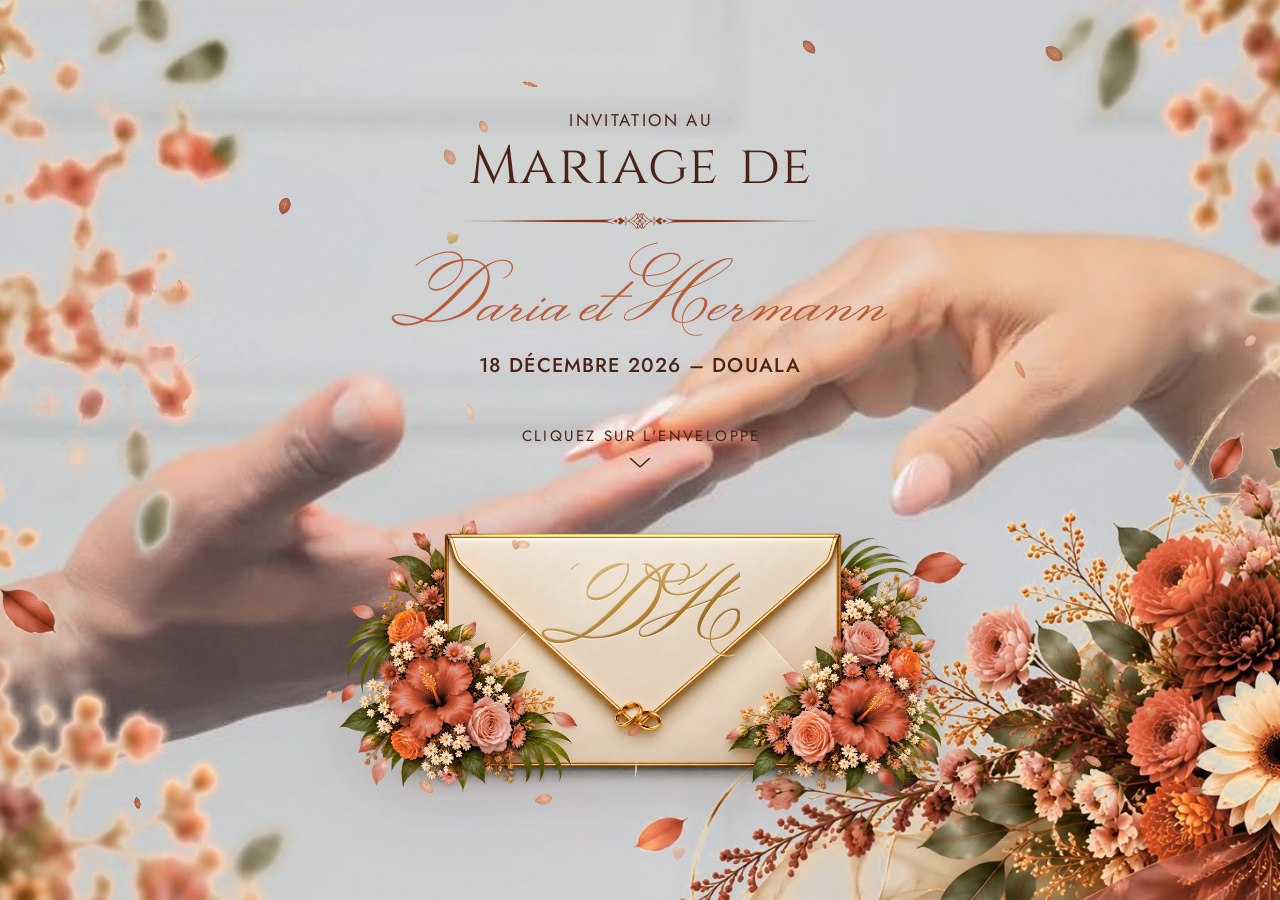
==== index.html @ 4e348977 "Intro : fleurs du fond replacees au-dessus des mains, bien visibles Co-Authored-By: Claude Opus 5.5 " ====
<!DOCTYPE html>
<html lang="fr">
<head>
<meta charset="UTF-8">
<meta name="viewport" content="width=device-width, initial-scale=1.0">
<title>Daria &amp; Hermann — Invitation · 18 décembre 2026</title>
<meta name="description" content="Daria &amp; Hermann vous invitent à célébrer leur mariage le vendredi 18 décembre 2026 : mairie à 15h00, puis Table des Élites, Akwa — Douala.">
<meta name="theme-color" content="#f6ede3">
<meta property="og:type" content="website">
<meta property="og:title" content="Daria &amp; Hermann — Nous nous marions">
<meta property="og:description" content="Vendredi 18 décembre 2026 · Mairie 15h00 · Table des Élites 17h30, Akwa — Douala. Réservez votre place.">
<meta property="og:image" content="photo-couple.jpg">
<meta property="og:locale" content="fr_CM">
<meta name="twitter:card" content="summary_large_image">
<meta name="twitter:title" content="Daria &amp; Hermann — Nous nous marions">
<meta name="twitter:description" content="Vendredi 18 décembre 2026 · Mairie 15h00 · Table des Élites 17h30, Akwa — Douala.">
<meta name="twitter:image" content="photo-couple.jpg">
<link rel="icon" href="favicon.svg" type="image/svg+xml">
<link rel="preconnect" href="https://fonts.googleapis.com">
<link rel="preconnect" href="https://fonts.gstatic.com" crossorigin>
<link href="https://fonts.googleapis.com/css2?family=Cinzel:wght@400;500;600&family=Monsieur+La+Doulaise&family=Great+Vibes&family=Pinyon+Script&family=Cormorant+Garamond:ital,wght@0,400;0,500;1,400&family=Jost:wght@300;400;500;600&display=swap" rel="stylesheet">
<link rel="stylesheet" href="styles.css?v=20261106b">
<style>
  /* Règles propres à la page d'intro (le commun est dans styles.css).
     Mise en page reprise du modèle « Invitation au mariage de » :
     fond fleuri, titre, prénoms en script, date, enveloppe fleurie. */

  .intro {
    position: fixed; inset: 0; z-index: 50;
    display: flex; flex-direction: column; align-items: center; justify-content: center;
    gap: clamp(14px, 3.4vh, 34px);
    padding: clamp(28px, 6vh, 64px) 0 clamp(18px, 4vh, 40px);
    /* les fleurs détourées par-dessus les mains des mariés (opacité 80 %), sur le fond fleuri */
    background: url("assets/invitation/fond-fleurs.webp") center / cover no-repeat,
                url("assets/invitation/fond-mains.webp") center / cover no-repeat,
                #fdfaf6 url("assets/invitation/fond-fleuri.jpg") center / cover no-repeat;
    overflow: hidden;
    transition: opacity .55s ease;
  }
  .intro.fade { opacity: 0; }

  /* ---------- en-tête : titre, filet, prénoms, date ---------- */
  .intro-head {
    text-align: center; padding: 0 16px; width: 100%;
    transition: opacity .5s ease, transform .6s ease;
  }
  .intro.open .intro-head { opacity: 0; transform: translateY(-18px); pointer-events: none; }
  .ih-kicker {
    font-family: 'Jost', sans-serif; font-weight: 400;
    font-size: clamp(13px, 3.4vw, 17px); letter-spacing: .14em; text-transform: uppercase;
    color: var(--ink); padding-left: .14em;
  }
  .ih-title {
    font-family: 'Cinzel', serif; font-weight: 400;
    font-size: clamp(34px, 9.4vw, 54px); line-height: 1.05; letter-spacing: .02em;
    color: var(--ink); margin-top: .12em; word-spacing: .12em;
  }
  .ih-filet { display: block; width: min(66vw, 360px); height: auto; margin: clamp(10px, 2vh, 18px) auto 0; }
  .ih-names {
    font-family: 'Monsieur La Doulaise','Great Vibes', cursive; font-weight: 400;
    font-size: clamp(42px, 12.4vw, 76px); line-height: 1.12; letter-spacing: 0;
    color: var(--terra); margin-top: clamp(14px, 3vh, 30px);
  }
  .ih-names .fn { white-space: nowrap; }
  .ih-date {
    font-family: 'Jost', sans-serif; font-weight: 500;
    font-size: clamp(14px, 4vw, 20px); letter-spacing: .06em; text-transform: uppercase;
    color: var(--ink); margin-top: .5em;
  }
  .ih-hint {
    margin-top: clamp(22px, 5vh, 52px);
    font-family: 'Jost', sans-serif; font-weight: 400;
    font-size: clamp(12px, 3.3vw, 15px); letter-spacing: .16em; text-transform: uppercase;
    color: var(--ink); padding-left: .16em;
  }
  .ih-chev { display: block; width: 22px; height: 12px; margin: 10px auto 0; animation: bob 2.2s ease-in-out infinite; }
  @keyframes bob { 50% { transform: translateY(6px); } }

  /* ---------- enveloppe fleurie (image) + monogramme ---------- */
  .env-scene {
    position: relative; flex: none;
    width: min(100vw, 620px); aspect-ratio: 2 / 1;
    margin: 0; padding: 0; border: 0; background: none; cursor: pointer;
    container-type: inline-size; z-index: 4;
    transition: transform .3s ease;
    -webkit-tap-highlight-color: transparent;
  }
  .env-scene:hover { transform: translateY(-4px); }
  .env-scene:focus-visible { outline: 2px solid var(--terra); outline-offset: 4px; border-radius: 6px; }
  .env-scene img { display: block; width: 100%; height: 100%; object-fit: contain;
    filter: drop-shadow(0 18px 34px rgba(74,36,22,.18)); }
  /* monogramme D·H gravé à l'or, à la place du GA du modèle */
  .env-mono {
    position: absolute; left: 50.2%; top: 35.5%; transform: translate(-50%, -50%);
    font-family: 'Monsieur La Doulaise', 'Great Vibes', cursive; font-weight: 400;
    font-size: 15cqw; line-height: 1; white-space: nowrap; letter-spacing: -.04em;
    background: linear-gradient(160deg, #e9c98a 0%, #c39445 38%, #9a6a1c 70%, #c99a4c 100%);
    -webkit-background-clip: text; background-clip: text; color: transparent;
    filter: drop-shadow(0 1px 0 rgba(255,250,240,.7)) drop-shadow(0 -1px 0 rgba(120,80,20,.25));
    pointer-events: none;
  }
  .env-mono span { margin-left: -.08em; }

  .env-scene.opening { animation: env-pop .5s ease; }
  @keyframes env-pop { 40% { transform: scale(1.04); } }
  .env-scene.away {
    transform: translateY(110vh) rotate(-5deg); opacity: .3;
    transition: transform .95s cubic-bezier(.55,0,.7,.45) .5s, opacity .65s ease .6s;
  }
  .env-scene.bye { display: none; }

  /* ---------- photo révélée après l'ouverture ---------- */
  .photo-stage {
    position: absolute; left: 50%; top: 50%;
    transform: translate(-50%, -50%);
    width: min(78vw, 340px); aspect-ratio: 3 / 4;
    z-index: 1;
  }
  .photo-card {
    position: absolute; inset: 0;
    border-radius: 14px; overflow: hidden;
    background: linear-gradient(160deg, #fdf8f2, #ecd9c0);
    border: 1px solid rgba(184,92,56,.25);
    box-shadow: 0 26px 60px rgba(74,36,22,.28), inset 0 0 0 5px rgba(201,165,94,.22);
    opacity: 0; transform: translateY(26px) scale(.94);
    transition: opacity .8s ease 1s, transform 1s cubic-bezier(.2,.85,.3,1.05) 1s;
  }
  .photo-card.show { opacity: 1; transform: translateY(0) scale(1); }
  .photo-card img { position: absolute; inset: 0; width: 100%; height: 100%; object-fit: cover; object-position: 50% 30%; display: block; }
  .photo-card img.hidden { display: none; }
  .ph-mono {
    display: none; position: absolute; inset: 0;
    align-items: center; justify-content: center; flex-direction: column; gap: 4px;
    font-family: 'Monsieur La Doulaise','Great Vibes', cursive; font-size: clamp(40px, 12.6vw, 58px); font-weight: 400;
    letter-spacing: 0; color: var(--deep);
    background: linear-gradient(160deg, #f6ede3, #ecd9c0);
  }
  .ph-mono span { font-family: 'Monsieur La Doulaise','Great Vibes', cursive; font-size: .78em; color: var(--gold-deep); white-space: nowrap; }
  .ph-mono .line { display: block; text-align: center; }
  .ph-mono .fn { white-space: nowrap; }
  .photo-card.nophoto .ph-mono { display: flex; }
  .photo-card::after {
    content: ""; position: absolute; inset: 10px;
    border: 1px solid rgba(255,251,244,.6); border-radius: 9px;
    pointer-events: none; z-index: 2;
  }

  /* CTA sur la photo : capitales espacées (le script est réservé aux prénoms) */
  .open-cta {
    position: absolute; left: 50%; bottom: 20px;
    transform: translateX(-50%) translateY(12px);
    opacity: 0; z-index: 3;
    display: inline-block; text-decoration: none; cursor: pointer;
    font-family: 'Cormorant Garamond', serif;
    font-size: 17px; font-weight: 500; line-height: 1; letter-spacing: .22em; text-transform: uppercase;
    color: #fff8f0; text-align: center; white-space: nowrap;
    padding: 13px 30px;
    background: linear-gradient(100deg, rgba(138,52,22,.9), rgba(184,92,56,.85) 50%, rgba(138,52,22,.9));
    border-radius: 2px;
    border: 1px solid rgba(232,181,154,.7);
    box-shadow: 0 8px 26px rgba(74,36,22,.4);
    text-shadow: 0 2px 8px rgba(74,36,22,.4);
    backdrop-filter: blur(3px);
    transition: opacity .6s ease 1.7s, transform .6s ease 1.7s, box-shadow .25s ease, background .25s ease;
  }
  .photo-card.show .open-cta { opacity: 1; transform: translateX(-50%) translateY(0); }
  .open-cta:hover { box-shadow: 0 10px 30px rgba(74,36,22,.5); background: linear-gradient(100deg, rgba(184,92,56,.95), rgba(201,123,78,.9) 50%, rgba(184,92,56,.95)); }

  /* écrans bas (paysage mobile) : on resserre */
  @media (max-height: 640px) {
    .ih-hint { margin-top: 12px; }
    .env-scene { width: min(100vw, 460px); }
  }
  @media (prefers-reduced-motion: reduce) {
    .env-scene, .photo-card, .open-cta, .intro-head { transition-duration: .01s !important; transition-delay: 0s !important; }
    .ih-chev { animation: none; }
  }
</style>
</head>
<body>
  <!-- ===== SPRITE SVG — ornement seul (sans fleurs) =====
       Feuillage, medaillon ovale et anneaux entrelaces.
       Regenere par tools/floral-sprite.py — ne pas editer a la main. -->
  <svg class="sprite" aria-hidden="true" focusable="false">

    <defs>
      <!-- camélia : ivoire éclairé en haut, ombre chaude en base -->
      <linearGradient id="p-out" x1=".28" y1="0" x2=".72" y2="1">
        <stop offset="0" stop-color="#ffffff"/><stop offset=".5" stop-color="#f7f3ea"/><stop offset="1" stop-color="#cbc4b1"/>
      </linearGradient>
      <linearGradient id="p-mid" x1=".3" y1="0" x2=".7" y2="1">
        <stop offset="0" stop-color="#ffffff"/><stop offset=".55" stop-color="#f2eee2"/><stop offset="1" stop-color="#d3ccb9"/>
      </linearGradient>
      <linearGradient id="p-in" x1=".34" y1="0" x2=".66" y2="1">
        <stop offset="0" stop-color="#ffffff"/><stop offset="1" stop-color="#e9e3d4"/>
      </linearGradient>
      <radialGradient id="p-coeur" cx=".4" cy=".34" r=".72">
        <stop offset="0" stop-color="#f4e4b4"/><stop offset=".5" stop-color="#cda75a"/><stop offset="1" stop-color="#8c6a26"/>
      </radialGradient>
      <radialGradient id="p-ombre" cx=".5" cy=".5" r=".5">
        <stop offset="0" stop-color="#8a8271" stop-opacity=".5"/><stop offset="1" stop-color="#8a8271" stop-opacity="0"/>
      </radialGradient>
      <!-- feuillage émeraude, nervures éclairées -->
      <linearGradient id="p-leaf" x1=".18" y1="0" x2=".82" y2="1">
        <stop offset="0" stop-color="#4d9175"/><stop offset=".45" stop-color="#1f5544"/><stop offset="1" stop-color="#0b2b21"/>
      </linearGradient>
      <linearGradient id="g-gold" x1="0" y1="0" x2="1" y2="1">
        <stop offset="0" stop-color="#f4e4b4"/><stop offset=".45" stop-color="#cda75a"/><stop offset="1" stop-color="#8c6a26"/>
      </linearGradient>
      <linearGradient id="g-fern" x1=".1" y1="1" x2=".9" y2="0">
        <stop offset="0" stop-color="#96794a"/><stop offset=".5" stop-color="#bda172"/><stop offset="1" stop-color="#e6d5ae"/>
      </linearGradient>
      <radialGradient id="g-perle" cx=".34" cy=".3" r=".78">
        <stop offset="0" stop-color="#ffffff"/><stop offset=".45" stop-color="#f2ede2"/><stop offset="1" stop-color="#c3bba8"/>
      </radialGradient>
    </defs>

    <!-- Perle crème, lumière en haut à gauche -->
    <symbol id="fl-perle" viewBox="0 0 24 24">
      <circle cx="12" cy="12" r="10" fill="url(#g-perle)"/>
      <circle cx="12" cy="12" r="10" fill="none" stroke="#b9b2a1" stroke-width=".7" stroke-opacity=".5"/>
      <ellipse cx="8.6" cy="8.2" rx="3.4" ry="2.6" fill="#ffffff" opacity=".85" transform="rotate(-28 8.6 8.2)"/>
    </symbol>

    <!-- Feuille émeraude, vernie, nervure centrale marquée.
         Limbe étroit et pointu, comme les feuilles de la carte. -->
    <symbol id="fl-feuille" viewBox="0 0 32 32">
      <path d="M17 30.5 C 11 24 5 13 3 1.5 C 12 5 20.5 12.5 25 22 C 24.5 25.5 21.5 28.5 17 30.5 Z" fill="url(#p-leaf)"/>
      <path d="M17 30.5 C 13.5 21 9 11 4 3 C 11 6 17.5 12.5 22 21 C 21.5 24 19 27 17 30.5 Z" fill="#ffffff" opacity=".07"/>
      <path d="M14.59 25.05 Q16.25 23.79 17.6 23.48" fill="none" stroke="#0a2a20" stroke-width=".65" stroke-linecap="round" opacity="0.5"/>
      <path d="M14.59 25.05 Q14 24.95 13.52 25.6" fill="none" stroke="#0a2a20" stroke-width=".65" stroke-linecap="round" opacity="0.42"/>
      <path d="M12.18 20.1 Q13.93 18.79 15.37 18.44" fill="none" stroke="#0a2a20" stroke-width=".65" stroke-linecap="round" opacity="0.5"/>
      <path d="M12.18 20.1 Q11.44 20.08 10.85 20.79" fill="none" stroke="#0a2a20" stroke-width=".65" stroke-linecap="round" opacity="0.42"/>
      <path d="M9.76 15.15 Q11.37 13.91 12.69 13.63" fill="none" stroke="#0a2a20" stroke-width=".65" stroke-linecap="round" opacity="0.5"/>
      <path d="M9.76 15.15 Q9.03 15.13 8.43 15.84" fill="none" stroke="#0a2a20" stroke-width=".65" stroke-linecap="round" opacity="0.42"/>
      <path d="M7.62 10.75 Q8.89 9.69 9.93 9.55" fill="none" stroke="#0a2a20" stroke-width=".65" stroke-linecap="round" opacity="0.5"/>
      <path d="M7.62 10.75 Q7.03 10.65 6.56 11.3" fill="none" stroke="#0a2a20" stroke-width=".65" stroke-linecap="round" opacity="0.42"/>
      <path d="M5.88 7.18 Q6.76 6.32 7.47 6.34" fill="none" stroke="#0a2a20" stroke-width=".65" stroke-linecap="round" opacity="0.5"/>
      <path d="M5.88 7.18 Q5.49 6.98 5.17 7.54" fill="none" stroke="#0a2a20" stroke-width=".65" stroke-linecap="round" opacity="0.42"/>
      <path d="M17 30 C 13.5 21 9 11 3.6 2.5" fill="none" stroke="#05201a" stroke-width="1.25" opacity=".6" stroke-linecap="round"/>
      <path d="M17 30 C 14 21 9.6 11.5 4.6 3.2" fill="none" stroke="#8fd3b2" stroke-width=".5" opacity=".55" stroke-linecap="round"/>
    </symbol>

    <!-- Fougère dorée (fillette de la carte de référence) -->
    <symbol id="fl-fougere" viewBox="0 0 48 48">
      <path d="M3 45 Q13 25 33 3" fill="none" stroke="url(#g-fern)" stroke-width="1.1" stroke-linecap="round"/>
      <ellipse cx="3.23" cy="36.7" rx="6.17" ry="1.05" fill="url(#g-fern)" transform="rotate(-102.05 3.23 36.7)"/>
      <ellipse cx="9.68" cy="40.12" rx="6.17" ry="1.05" fill="url(#g-fern)" transform="rotate(-22.05 9.68 40.12)"/>
      <ellipse cx="4.93" cy="34.2" rx="5.84" ry="0.99" fill="url(#g-fern)" transform="rotate(-100.72 4.93 34.2)"/>
      <ellipse cx="10.95" cy="37.58" rx="5.84" ry="0.99" fill="url(#g-fern)" transform="rotate(-20.72 10.95 37.58)"/>
      <ellipse cx="6.7" cy="31.69" rx="5.51" ry="0.94" fill="url(#g-fern)" transform="rotate(-99.43 6.7 31.69)"/>
      <ellipse cx="12.32" cy="35.01" rx="5.51" ry="0.94" fill="url(#g-fern)" transform="rotate(-19.43 12.32 35.01)"/>
      <ellipse cx="8.55" cy="29.17" rx="5.18" ry="0.88" fill="url(#g-fern)" transform="rotate(-98.2 8.55 29.17)"/>
      <ellipse cx="13.76" cy="32.4" rx="5.18" ry="0.88" fill="url(#g-fern)" transform="rotate(-18.2 13.76 32.4)"/>
      <ellipse cx="10.48" cy="26.63" rx="4.86" ry="0.83" fill="url(#g-fern)" transform="rotate(-97.02 10.48 26.63)"/>
      <ellipse cx="15.29" cy="29.76" rx="4.86" ry="0.83" fill="url(#g-fern)" transform="rotate(-17.02 15.29 29.76)"/>
      <ellipse cx="12.48" cy="24.08" rx="4.53" ry="0.77" fill="url(#g-fern)" transform="rotate(-95.88 12.48 24.08)"/>
      <ellipse cx="16.91" cy="27.08" rx="4.53" ry="0.77" fill="url(#g-fern)" transform="rotate(-15.88 16.91 27.08)"/>
      <ellipse cx="14.57" cy="21.51" rx="4.2" ry="0.71" fill="url(#g-fern)" transform="rotate(-94.78 14.57 21.51)"/>
      <ellipse cx="18.62" cy="24.38" rx="4.2" ry="0.71" fill="url(#g-fern)" transform="rotate(-14.78 18.62 24.38)"/>
      <ellipse cx="16.73" cy="18.93" rx="3.87" ry="0.66" fill="url(#g-fern)" transform="rotate(-93.73 16.73 18.93)"/>
      <ellipse cx="20.42" cy="21.64" rx="3.87" ry="0.66" fill="url(#g-fern)" transform="rotate(-13.73 20.42 21.64)"/>
      <ellipse cx="18.97" cy="16.33" rx="3.54" ry="0.6" fill="url(#g-fern)" transform="rotate(-92.72 18.97 16.33)"/>
      <ellipse cx="22.31" cy="18.87" rx="3.54" ry="0.6" fill="url(#g-fern)" transform="rotate(-12.72 22.31 18.87)"/>
      <ellipse cx="21.3" cy="13.71" rx="3.21" ry="0.55" fill="url(#g-fern)" transform="rotate(-91.75 21.3 13.71)"/>
      <ellipse cx="24.28" cy="16.06" rx="3.21" ry="0.55" fill="url(#g-fern)" transform="rotate(-11.75 24.28 16.06)"/>
      <ellipse cx="23.71" cy="11.08" rx="2.88" ry="0.49" fill="url(#g-fern)" transform="rotate(-90.81 23.71 11.08)"/>
      <ellipse cx="26.35" cy="13.23" rx="2.88" ry="0.49" fill="url(#g-fern)" transform="rotate(-10.81 26.35 13.23)"/>
      <ellipse cx="26.2" cy="8.42" rx="2.55" ry="0.43" fill="url(#g-fern)" transform="rotate(-89.91 26.2 8.42)"/>
      <ellipse cx="28.51" cy="10.37" rx="2.55" ry="0.43" fill="url(#g-fern)" transform="rotate(-9.91 28.51 10.37)"/>
      <ellipse cx="28.77" cy="5.75" rx="2.23" ry="0.38" fill="url(#g-fern)" transform="rotate(-89.04 28.77 5.75)"/>
      <ellipse cx="30.76" cy="7.48" rx="2.23" ry="0.38" fill="url(#g-fern)" transform="rotate(-9.04 30.76 7.48)"/>
      <ellipse cx="31.43" cy="3.06" rx="1.9" ry="0.32" fill="url(#g-fern)" transform="rotate(-88.21 31.43 3.06)"/>
      <ellipse cx="33.1" cy="4.56" rx="1.9" ry="0.32" fill="url(#g-fern)" transform="rotate(-8.21 33.1 4.56)"/>
      <path d="M9 46 Q20 32 43 20" fill="none" stroke="url(#g-fern)" stroke-width="1.1" stroke-linecap="round"/>
      <ellipse cx="11.26" cy="39.93" rx="3.75" ry="0.64" fill="url(#g-fern)" transform="rotate(-88.7 11.26 39.93)"/>
      <ellipse cx="14.59" cy="42.85" rx="3.75" ry="0.64" fill="url(#g-fern)" transform="rotate(-8.7 14.59 42.85)"/>
      <ellipse cx="13.82" cy="37.59" rx="3.49" ry="0.59" fill="url(#g-fern)" transform="rotate(-85.76 13.82 37.59)"/>
      <ellipse cx="16.77" cy="40.47" rx="3.49" ry="0.59" fill="url(#g-fern)" transform="rotate(-5.76 16.77 40.47)"/>
      <ellipse cx="16.55" cy="35.28" rx="3.24" ry="0.55" fill="url(#g-fern)" transform="rotate(-83.02 16.55 35.28)"/>
      <ellipse cx="19.16" cy="38.08" rx="3.24" ry="0.55" fill="url(#g-fern)" transform="rotate(-3.02 19.16 38.08)"/>
      <ellipse cx="19.47" cy="33.01" rx="2.98" ry="0.51" fill="url(#g-fern)" transform="rotate(-80.46 19.47 33.01)"/>
      <ellipse cx="21.75" cy="35.7" rx="2.98" ry="0.51" fill="url(#g-fern)" transform="rotate(-0.46 21.75 35.7)"/>
      <ellipse cx="22.57" cy="30.78" rx="2.73" ry="0.46" fill="url(#g-fern)" transform="rotate(-78.09 22.57 30.78)"/>
      <ellipse cx="24.55" cy="33.32" rx="2.73" ry="0.46" fill="url(#g-fern)" transform="rotate(1.91 24.55 33.32)"/>
      <ellipse cx="25.85" cy="28.59" rx="2.47" ry="0.42" fill="url(#g-fern)" transform="rotate(-75.88 25.85 28.59)"/>
      <ellipse cx="27.57" cy="30.96" rx="2.47" ry="0.42" fill="url(#g-fern)" transform="rotate(4.12 27.57 30.96)"/>
      <ellipse cx="29.33" cy="26.42" rx="2.22" ry="0.38" fill="url(#g-fern)" transform="rotate(-73.82 29.33 26.42)"/>
      <ellipse cx="30.79" cy="28.6" rx="2.22" ry="0.38" fill="url(#g-fern)" transform="rotate(6.18 30.79 28.6)"/>
      <ellipse cx="33" cy="24.29" rx="1.96" ry="0.33" fill="url(#g-fern)" transform="rotate(-71.91 33 24.29)"/>
      <ellipse cx="34.23" cy="26.26" rx="1.96" ry="0.33" fill="url(#g-fern)" transform="rotate(8.09 34.23 26.26)"/>
      <ellipse cx="36.86" cy="22.19" rx="1.71" ry="0.29" fill="url(#g-fern)" transform="rotate(-70.14 36.86 22.19)"/>
      <ellipse cx="37.88" cy="23.94" rx="1.71" ry="0.29" fill="url(#g-fern)" transform="rotate(9.86 37.88 23.94)"/>
      <ellipse cx="40.92" cy="20.12" rx="1.45" ry="0.25" fill="url(#g-fern)" transform="rotate(-68.49 40.92 20.12)"/>
      <ellipse cx="41.74" cy="21.63" rx="1.45" ry="0.25" fill="url(#g-fern)" transform="rotate(11.51 41.74 21.63)"/>
    </symbol>

    <!-- Medaillon ovale du faire-part : cadre vide pour le texte -->
    <symbol id="fl-medaille" viewBox="0 0 240 320">
      <g>
        <use href="#fl-feuille" x="112.5" y="14.6" width="15" height="15" transform="rotate(-14 120 22.1)"/>
        <use href="#fl-feuille" x="134.54" y="16.13" width="19.96" height="19.96" transform="rotate(27.85 144.52 26.11)"/>
        <use href="#fl-feuille" x="160.75" y="31.03" width="13.72" height="13.72" transform="rotate(13.69 167.61 37.9)"/>
        <use href="#fl-feuille" x="182.74" y="51.59" width="10.37" height="10.37" transform="rotate(55.54 187.93 56.78)"/>
        <use href="#fl-feuille" x="195.57" y="72.93" width="17.47" height="17.47" transform="rotate(41.38 204.31 81.66)"/>
        <use href="#fl-feuille" x="206.29" y="101.6" width="18.99" height="18.99" transform="rotate(83.23 215.78 111.1)"/>
        <use href="#fl-feuille" x="215.94" y="137.63" width="11.5" height="11.5" transform="rotate(69.08 221.69 143.38)"/>
        <use href="#fl-feuille" x="215.74" y="170.67" width="11.91" height="11.91" transform="rotate(110.92 221.69 176.62)"/>
        <use href="#fl-feuille" x="206.14" y="199.25" width="19.3" height="19.3" transform="rotate(96.77 215.78 208.9)"/>
        <use href="#fl-feuille" x="195.81" y="229.84" width="16.98" height="16.98" transform="rotate(138.62 204.31 238.34)"/>
        <use href="#fl-feuille" x="182.83" y="258.12" width="10.19" height="10.19" transform="rotate(124.46 187.93 263.22)"/>
        <use href="#fl-feuille" x="160.48" y="274.98" width="14.26" height="14.26" transform="rotate(166.31 167.61 282.1)"/>
        <use href="#fl-feuille" x="134.52" y="283.89" width="20" height="20" transform="rotate(152.15 144.52 293.89)"/>
        <use href="#fl-feuille" x="112.77" y="290.67" width="14.46" height="14.46" transform="rotate(194 120 297.9)"/>
        <use href="#fl-feuille" x="90.41" y="288.82" width="10.14" height="10.14" transform="rotate(179.85 95.48 293.89)"/>
        <use href="#fl-feuille" x="64" y="273.71" width="16.8" height="16.8" transform="rotate(221.69 72.39 282.1)"/>
        <use href="#fl-feuille" x="42.37" y="253.52" width="19.4" height="19.4" transform="rotate(207.54 52.07 263.22)"/>
        <use href="#fl-feuille" x="29.66" y="232.3" width="12.07" height="12.07" transform="rotate(249.38 35.69 238.34)"/>
        <use href="#fl-feuille" x="18.54" y="203.22" width="11.36" height="11.36" transform="rotate(235.23 24.22 208.9)"/>
        <use href="#fl-feuille" x="8.87" y="167.19" width="18.87" height="18.87" transform="rotate(277.08 18.31 176.62)"/>
        <use href="#fl-feuille" x="9.48" y="134.56" width="17.65" height="17.65" transform="rotate(262.92 18.31 143.38)"/>
        <use href="#fl-feuille" x="18.99" y="105.87" width="10.45" height="10.45" transform="rotate(304.77 24.22 111.1)"/>
        <use href="#fl-feuille" x="28.93" y="74.9" width="13.53" height="13.53" transform="rotate(290.62 35.69 81.66)"/>
        <use href="#fl-feuille" x="42.11" y="46.82" width="19.93" height="19.93" transform="rotate(332.46 52.07 56.78)"/>
        <use href="#fl-feuille" x="64.79" y="30.29" width="15.2" height="15.2" transform="rotate(318.31 72.39 37.9)"/>
        <use href="#fl-feuille" x="90.47" y="21.1" width="10.02" height="10.02" transform="rotate(360.15 95.48 26.11)"/>
        <use href="#fl-fougere" x="125.07" y="32.97" width="9" height="9" transform="rotate(-174 129.57 37.47)"/>
        <use href="#fl-fougere" x="152.07" y="42.11" width="11.24" height="11.24" transform="rotate(-133.68 157.68 47.73)"/>
        <use href="#fl-fougere" x="178.98" y="66.35" width="6.02" height="6.02" transform="rotate(-137.37 181.98 69.36)"/>
        <use href="#fl-fougere" x="194.64" y="94.8" width="10.74" height="10.74" transform="rotate(-97.05 200 100.17)"/>
        <use href="#fl-fougere" x="205.08" y="132.21" width="9.67" height="9.67" transform="rotate(-100.74 209.92 137.05)"/>
        <use href="#fl-fougere" x="207.53" y="173.06" width="6.37" height="6.37" transform="rotate(-60.42 210.72 176.25)"/>
        <use href="#fl-fougere" x="196.42" y="207.89" width="11.83" height="11.83" transform="rotate(-64.11 202.33 213.8)"/>
        <use href="#fl-fougere" x="181.67" y="241.98" width="7.85" height="7.85" transform="rotate(-23.79 185.6 245.91)"/>
        <use href="#fl-fougere" x="158.37" y="265.46" width="7.7" height="7.7" transform="rotate(-27.47 162.22 269.31)"/>
        <use href="#fl-fougere" x="128.62" y="275.69" width="11.88" height="11.88" transform="rotate(12.84 134.57 281.63)"/>
        <use href="#fl-fougere" x="102.2" y="278.4" width="6.46" height="6.46" transform="rotate(9.16 105.43 281.63)"/>
        <use href="#fl-fougere" x="73.03" y="264.56" width="9.5" height="9.5" transform="rotate(49.47 77.78 269.31)"/>
        <use href="#fl-fougere" x="48.96" y="240.47" width="10.87" height="10.87" transform="rotate(45.79 54.4 245.91)"/>
        <use href="#fl-fougere" x="34.67" y="210.8" width="6" height="6" transform="rotate(86.11 37.67 213.8)"/>
        <use href="#fl-fougere" x="23.72" y="170.69" width="11.12" height="11.12" transform="rotate(82.42 29.28 176.25)"/>
        <use href="#fl-fougere" x="25.5" y="132.46" width="9.17" height="9.17" transform="rotate(122.74 30.08 137.05)"/>
        <use href="#fl-fougere" x="36.67" y="96.85" width="6.65" height="6.65" transform="rotate(119.05 40 100.17)"/>
        <use href="#fl-fougere" x="52.04" y="63.38" width="11.96" height="11.96" transform="rotate(159.37 58.02 69.36)"/>
        <use href="#fl-fougere" x="78.61" y="44.02" width="7.41" height="7.41" transform="rotate(155.68 82.32 47.73)"/>
        <use href="#fl-fougere" x="106.35" y="33.39" width="8.16" height="8.16" transform="rotate(196 110.43 37.47)"/>
        <use href="#fl-perle" x="211.32" y="154.6" width="10.8" height="10.8"/>
        <use href="#fl-perle" x="205.16" y="206.7" width="8.4" height="8.4"/>
        <use href="#fl-perle" x="184.19" y="249.85" width="8.4" height="8.4"/>
        <use href="#fl-perle" x="152.81" y="278.68" width="8.4" height="8.4"/>
        <use href="#fl-perle" x="114.6" y="287.6" width="10.8" height="10.8"/>
        <use href="#fl-perle" x="78.79" y="278.68" width="8.4" height="8.4"/>
        <use href="#fl-perle" x="47.41" y="249.85" width="8.4" height="8.4"/>
        <use href="#fl-perle" x="26.44" y="206.7" width="8.4" height="8.4"/>
        <use href="#fl-perle" x="17.88" y="154.6" width="10.8" height="10.8"/>
        <use href="#fl-perle" x="26.44" y="104.9" width="8.4" height="8.4"/>
        <use href="#fl-perle" x="47.41" y="61.75" width="8.4" height="8.4"/>
        <use href="#fl-perle" x="78.79" y="32.92" width="8.4" height="8.4"/>
        <use href="#fl-perle" x="114.6" y="21.6" width="10.8" height="10.8"/>
        <use href="#fl-perle" x="152.81" y="32.92" width="8.4" height="8.4"/>
        <use href="#fl-perle" x="184.19" y="61.75" width="8.4" height="8.4"/>
        <use href="#fl-perle" x="205.16" y="104.9" width="8.4" height="8.4"/>
<ellipse cx="120" cy="160" rx="104" ry="140" fill="none" stroke="url(#g-gold)" stroke-width="2.4"/>
<ellipse cx="120" cy="160" rx="97" ry="133" fill="none" stroke="#cda75a" stroke-width="0.9" opacity=".8"/>
<ellipse cx="120" cy="160" rx="92" ry="128" fill="none" stroke="url(#g-gold)" stroke-width="0.7" opacity=".55"/>
<path d="M224 153 L231 160 L224 167 L217 160 Z" fill="url(#g-gold)" opacity=".92"/>
<path d="M120 293 L127 300 L120 307 L113 300 Z" fill="url(#g-gold)" opacity=".92"/>
<path d="M16 153 L23 160 L16 167 L9 160 Z" fill="url(#g-gold)" opacity=".92"/>
<path d="M120 13 L127 20 L120 27 L113 20 Z" fill="url(#g-gold)" opacity=".92"/>
      </g>
    </symbol>

    <!-- Deux anneaux entrelacés (nus) -->
    <symbol id="fl-anneaux" viewBox="0 0 120 84">
      <g class="shine">
        <ellipse cx="46" cy="52" rx="26" ry="30" fill="none" stroke="url(#g-gold)" stroke-width="5"/>
        <ellipse cx="74" cy="52" rx="26" ry="30" fill="none" stroke="url(#g-gold)" stroke-width="5"/>
        <ellipse cx="46" cy="52" rx="26" ry="30" fill="none" stroke="#f6e7c2" stroke-width="1.1" opacity=".85"/>
        <ellipse cx="74" cy="52" rx="26" ry="30" fill="none" stroke="#f6e7c2" stroke-width="1.1" opacity=".85"/>
      </g>
      <path d="M60 14 C56 8 58 3 62 1 C64 5 65 9 63 13Z" fill="#fdf6e4" stroke="url(#g-gold)" stroke-width="1"/>
    </symbol>
  </svg>


  <noscript>
    <div class="no-js-note">
      <p><strong>Daria &amp; Hermann</strong><br>
      Vendredi 18 décembre 2026 · Mairie 15h00, Table des Élites 17h30<br>
      Table des Élites — Akwa, Douala</p>
      <p><a href="invitation-landing.html">Ouvrir l'invitation et réserver ma place →</a></p>
    </div>
  </noscript>

  <!-- ============ INTRO : INVITATION + ENVELOPPE FLEURIE ============ -->
  <div class="intro is-ready" id="intro">

    <header class="intro-head">
      <p class="ih-kicker">Invitation au</p>
      <h1 class="ih-title">Mariage de</h1>
      <img class="ih-filet" src="assets/invitation/filet.png" alt="" aria-hidden="true" width="1250" height="54">
      <p class="ih-names"><span class="fn">Daria</span> et <span class="fn">Hermann</span></p>
      <p class="ih-date">18 décembre 2026 – Douala</p>
      <p class="ih-hint">Cliquez sur l'enveloppe</p>
      <svg class="ih-chev" viewBox="0 0 22 12" fill="none" aria-hidden="true">
        <path d="M1.5 1.5 L11 10 L20.5 1.5" stroke="currentColor" stroke-width="1.6" stroke-linecap="round" stroke-linejoin="round"/>
      </svg>
    </header>

    <div class="photo-stage">
      <div class="photo-card" id="photoCard">
        <img id="phImg" src="assets/invitation/photo-maries.jpg" alt="Daria &amp; Hermann"
             onerror="this.classList.add('hidden');document.getElementById('photoCard').classList.add('nophoto')">
        <div class="ph-mono"><span class="line"><span class="fn">Daria</span> <span>&amp;</span></span><span class="line"><span class="fn">Hermann</span></span></div>
        <button class="open-cta" id="openCta" type="button">Ouvrir l'invitation</button>
      </div>
    </div>

    <button class="env-scene" id="envScene" type="button" aria-label="Ouvrir l'enveloppe">
      <img src="assets/invitation/enveloppe.webp" alt="" width="1200" height="600" fetchpriority="high">
      <span class="env-mono" aria-hidden="true">D<span>H</span></span>
    </button>
  </div>

  <script>
    (function () {
      var intro = document.getElementById('intro');
      var envScene = document.getElementById('envScene');
      var photoCard = document.getElementById('photoCard');
      var reduced = window.matchMedia('(prefers-reduced-motion: reduce)').matches;

      function openEnvelope() {
        if (intro.classList.contains('open')) return;
        intro.classList.add('open');
        envScene.classList.add('opening');
        setTimeout(function () { envScene.classList.remove('opening'); }, 520);

        /* l'enveloppe glisse hors de l'écran, la photo apparaît au centre */
        setTimeout(function () {
          photoCard.classList.add('show');
          envScene.classList.add('away');
        }, reduced ? 0 : 450);
        setTimeout(function () { envScene.classList.add('bye'); }, reduced ? 100 : 2100);
      }

      envScene.addEventListener('click', openEnvelope);

      /* CTA sur la photo → page RSVP ancrée sur les réservations */
      document.getElementById('openCta').addEventListener('click', function (e) {
        e.stopPropagation();
        intro.classList.add('fade');
        setTimeout(function () {
          window.location.href = 'invitation-landing.html' + window.location.search + '#reserver';
        }, reduced ? 30 : 500);
      });
    })();
  </script>

<script src="petales.js" data-z="51" defer></script>
</body>
</html>
---- styles.css ----
/* ============================================================
   Invitation Daria & Hermann — feuille de style commune

   DIRECTION : « NUIT DOUALA »
   Une soirée, pas un après-midi. Fond nuit profond (oxblood →
   indigo), l'or traité comme une source de lumière — pas comme
   une couleur. Les fleurs ne sont pas desIllustration : ce sont
   des silhouettes découpées dans la pénombre.

   Sombre, chaud, cinématographique. Le texte est clair, l'ambiance
   est sombre, l'or ne sert qu'à attirer l'œil.
   ============================================================ */

:root {
  /* ——— Surfaces : crème chaud, comme l'affiche d'origine ——— */
  --bg: #f6ede3;
  --bg2: #f1e4d6;
  --cream: #fdf8f2;

  /* ——— Thème TERRACOTTA ——— */
  --terra: #b85c38;       /* terracotta, couleur signature */
  --deep:  #8a3416;       /* terracotta foncé */
  --clay:  #c97b4e;       /* terracotta clair */
  --sand:  #6b4530;       /* sable, texte secondaire soutenu */

  /* ——— Or de l'arc ——— */
  --gold:      #c9a55e;
  --gold-lit:  #e8cd97;
  --gold-deep: #a8761f;
  --bronze:    #a8865e;

  /* ——— Vert profond des camélias (repris du sprite) ——— */
  --leaf:     #2f6b52;
  --leaf-d:   #1f5340;
  --leaf-l:   #4a8a6b;

  /* ——— Texte ——— */
  --ink:    #4a2416;      /* brun chaud, principale */
  --muted:  #5c3a26;      /* secondaire */
  --danger: #a63d2a;

  /* ——— Lignes & aplats ——— */
  --line:      rgba(184, 92, 56, .26);
  --line-soft: rgba(184, 92, 56, .12);
  --glass:     rgba(184, 92, 56, .05);
  --field:     linear-gradient(160deg, #fdfaf5 0%, #f6ede3 100%);
  --chip-bg:   linear-gradient(150deg, rgba(216, 136, 94, .14), rgba(184, 92, 56, .05));
  --band:      linear-gradient(180deg, #f1e4d6 0%, #e8d9c5 100%);

  /* ——— Alias historiques : le landing appelait le terracotta "gold" ——— */
  --gold2: var(--deep);
  --arc:   var(--gold);
}

/* ——— Reset ——— */
* { margin: 0; padding: 0; box-sizing: border-box; }
html { scroll-behavior: smooth; }
body {
  background: var(--bg);
  color: var(--ink);
  font-family: 'Jost', system-ui, sans-serif;
  overflow-x: hidden;
  min-height: 100vh;
  -webkit-font-smoothing: antialiased;
}
[hidden] { display: none !important; }
/* sprite SVG : hors flux, mais pas display:none (sinon ses dégradés ne s'appliquent plus) */
svg.sprite { position: absolute; width: 0; height: 0; overflow: hidden; }

::selection { background: var(--terra); color: var(--cream); }
::-webkit-scrollbar { width: 10px; }
::-webkit-scrollbar-track { background: var(--bg); }
::-webkit-scrollbar-thumb { background: linear-gradient(var(--gold-deep), var(--gold)); border-radius: 99px; }

/* ——— Révélation au scroll ——— */
.reveal { opacity: 0; transform: translateY(26px); transition: opacity .9s ease, transform .9s cubic-bezier(.2, .8, .2, 1); }
.reveal.in { opacity: 1; transform: none; }

/* ——— Pied de page : le noir devient presque noir ——— */
.foot {
  text-align: center; padding: 52px 20px 64px; color: var(--muted);
  font-size: 10.5px; letter-spacing: .3em; text-transform: uppercase; font-weight: 300;
}
.foot .dm { display: inline-block; width: 7px; height: 7px; background: var(--gold); transform: rotate(45deg); margin: 0 14px; opacity: .8; }

/* Anneaux : l'or de l'arc, éclat métallique doux */
.rings { filter: drop-shadow(0 2px 6px rgba(138, 52, 22, .28)) drop-shadow(0 6px 16px rgba(184, 92, 56, .16)); }
.rings .shine { animation: ring-shine 4.5s ease-in-out infinite; }
@keyframes ring-shine { 0%, 100% { opacity: .45; } 50% { opacity: 1; } }

/* Section à fond teinté */
.band { background: var(--band); position: relative; }
.band::before,
.band::after {
  content: ""; position: absolute; left: 0; right: 0; height: 46px; pointer-events: none;
  background: linear-gradient(90deg, transparent, var(--line), transparent);
}
.band::before { top: 0; }
.band::after { bottom: 0; }

/* Champs de formulaire : fond crème, bordure terracotta */
.field input,
.field select {
  background: var(--field);
  border: 1px solid rgba(184, 92, 56, .22);
  color: var(--ink);
}
.field input::placeholder { color: rgba(138, 52, 22, .45); }

/* Puce admin */
.chip { background: var(--chip-bg); border-color: rgba(184, 92, 56, .2); }

/* Barre de progression */
.bar { background: rgba(138, 52, 22, .14); }

/* Toast : panneau crème, ombre chaude */
.toast {
  background: linear-gradient(150deg, #fdf8f2, #f6e6d6);
  color: var(--ink);
  border: 1px solid rgba(184, 92, 56, .35);
  box-shadow: 0 12px 34px rgba(74, 36, 22, .22);
}

/* Pied de page : bandeau terracotta doux */
.foot {
  background: linear-gradient(180deg, transparent, rgba(184, 92, 56, .08) 45%, rgba(138, 52, 22, .14));
  border-top: 1px solid var(--line-soft);
  padding-top: 64px;
}

.sr-only {
  position: absolute; width: 1px; height: 1px; padding: 0; margin: -1px;
  overflow: hidden; clip: rect(0 0 0 0); white-space: nowrap; border: 0;
}
:focus-visible { outline: 2px solid var(--terra); outline-offset: 3px; }

@media (prefers-reduced-motion: reduce) {
  *, *::before, *::after { animation: none !important; transition: none !important; }
  html { scroll-behavior: auto; }
  .reveal { opacity: 1; transform: none; }
}

/* ——— Sans JavaScript : on masque les décors interactifs ——— */
.no-js-note {
  max-width: 480px; margin: 40px auto; padding: 22px; text-align: center;
  border: 1px dashed var(--line); color: var(--muted);
  font-size: 13px; line-height: 1.8; border-radius: 3px;
}
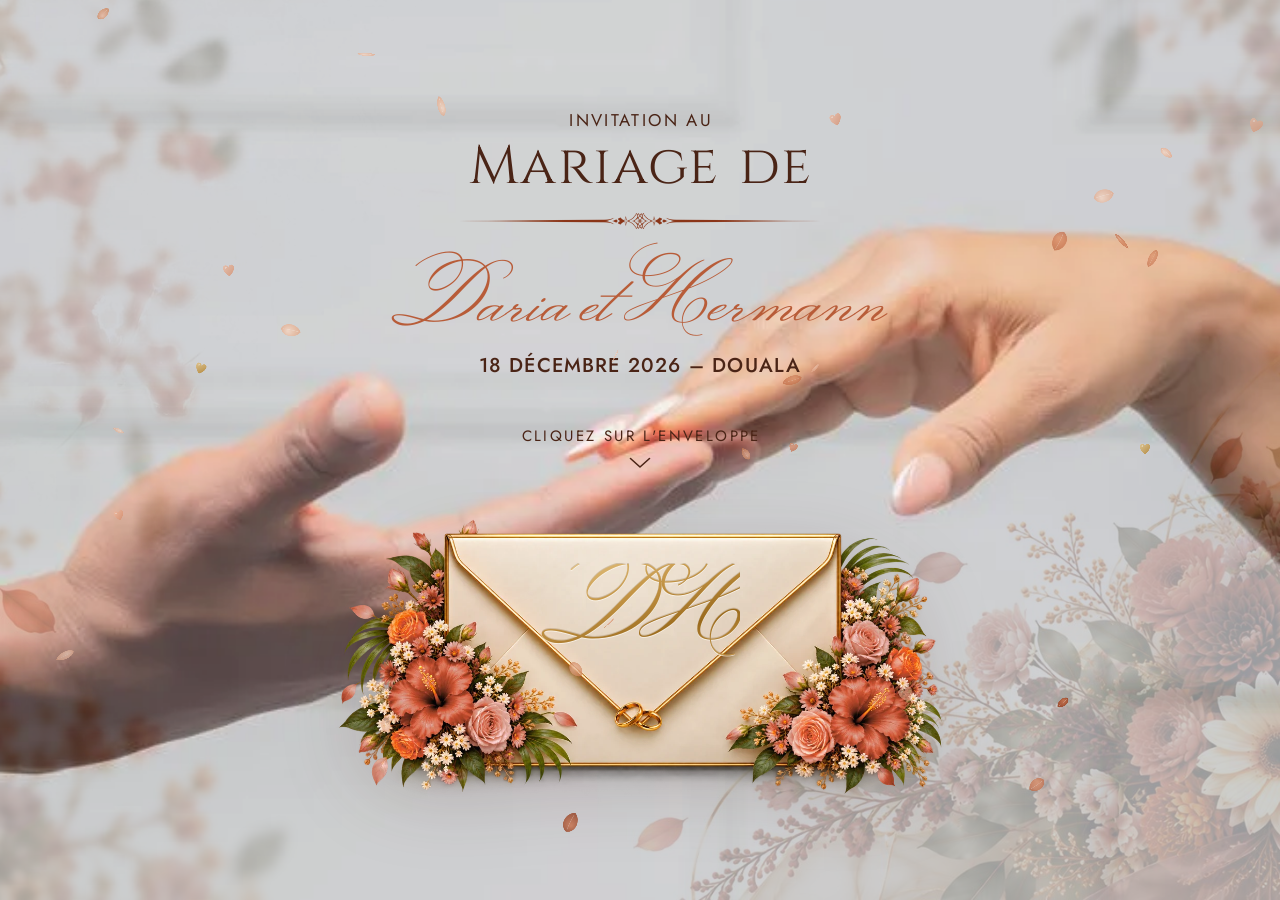
==== commit 8080d7bd: "Annulation des modifications du 6 novembre : retour a l'etat de 8f99741 Co-Authored-By: Claude Opus " ====
--- a/index.html
+++ b/index.html
@@ -8,18 +8,18 @@
 <meta name="theme-color" content="#f6ede3">
 <meta property="og:type" content="website">
 <meta property="og:title" content="Daria &amp; Hermann — Nous nous marions">
-<meta property="og:description" content="Vendredi 18 décembre 2026 · Mairie 15h00 · Table des Élites 17h30, Akwa — Douala. Réservez votre place.">
+<meta property="og:description" content="Vendredi 18 décembre 2026 · Mairie 15h00 · Table des Élites 16h00, Akwa — Douala. Réservez votre place.">
 <meta property="og:image" content="photo-couple.jpg">
 <meta property="og:locale" content="fr_CM">
 <meta name="twitter:card" content="summary_large_image">
 <meta name="twitter:title" content="Daria &amp; Hermann — Nous nous marions">
-<meta name="twitter:description" content="Vendredi 18 décembre 2026 · Mairie 15h00 · Table des Élites 17h30, Akwa — Douala.">
+<meta name="twitter:description" content="Vendredi 18 décembre 2026 · Mairie 15h00 · Table des Élites 16h00, Akwa — Douala.">
 <meta name="twitter:image" content="photo-couple.jpg">
 <link rel="icon" href="favicon.svg" type="image/svg+xml">
 <link rel="preconnect" href="https://fonts.googleapis.com">
 <link rel="preconnect" href="https://fonts.gstatic.com" crossorigin>
 <link href="https://fonts.googleapis.com/css2?family=Cinzel:wght@400;500;600&family=Monsieur+La+Doulaise&family=Great+Vibes&family=Pinyon+Script&family=Cormorant+Garamond:ital,wght@0,400;0,500;1,400&family=Jost:wght@300;400;500;600&display=swap" rel="stylesheet">
-<link rel="stylesheet" href="styles.css?v=20261106b">
+<link rel="stylesheet" href="styles.css">
 <style>
   /* Règles propres à la page d'intro (le commun est dans styles.css).
      Mise en page reprise du modèle « Invitation au mariage de » :
@@ -30,9 +30,8 @@
     display: flex; flex-direction: column; align-items: center; justify-content: center;
     gap: clamp(14px, 3.4vh, 34px);
     padding: clamp(28px, 6vh, 64px) 0 clamp(18px, 4vh, 40px);
-    /* les fleurs détourées par-dessus les mains des mariés (opacité 80 %), sur le fond fleuri */
-    background: url("assets/invitation/fond-fleurs.webp") center / cover no-repeat,
-                url("assets/invitation/fond-mains.webp") center / cover no-repeat,
+    /* les mains des mariés (opacité 80 % intégrée à l'image) sur le fond fleuri */
+    background: url("assets/invitation/fond-mains.webp") center / cover no-repeat,
                 #fdfaf6 url("assets/invitation/fond-fleuri.jpg") center / cover no-repeat;
     overflow: hidden;
     transition: opacity .55s ease;
@@ -386,7 +385,7 @@
   <noscript>
     <div class="no-js-note">
       <p><strong>Daria &amp; Hermann</strong><br>
-      Vendredi 18 décembre 2026 · Mairie 15h00, Table des Élites 17h30<br>
+      Vendredi 18 décembre 2026 · Mairie 15h00, Table des Élites 16h00<br>
       Table des Élites — Akwa, Douala</p>
       <p><a href="invitation-landing.html">Ouvrir l'invitation et réserver ma place →</a></p>
     </div>
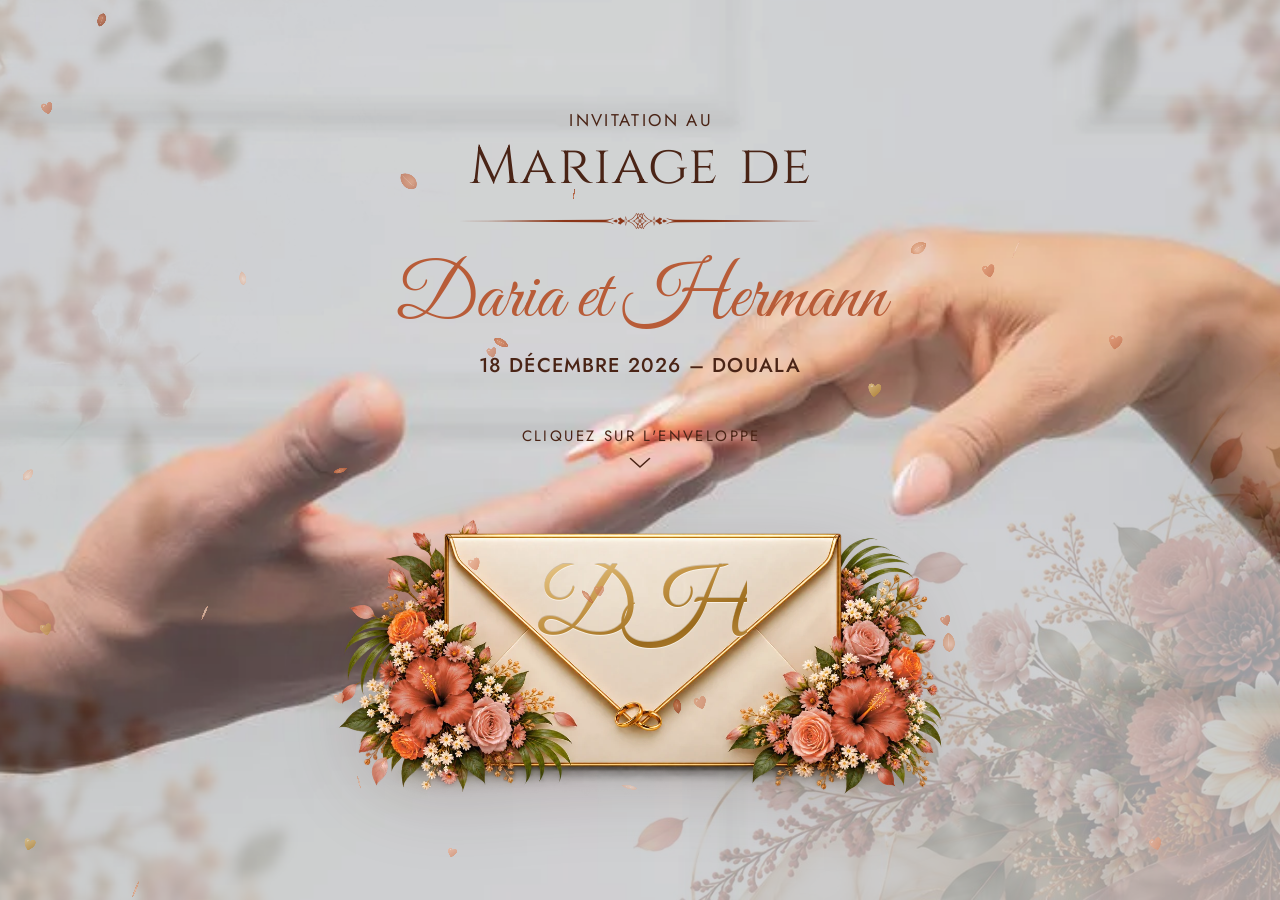
==== commit 5793c306: "Retrait de la photo de la dame seule, carton sur le modele des maries, prenoms en Great Vibes Co-Aut" ====
--- a/index.html
+++ b/index.html
@@ -19,7 +19,7 @@
 <link rel="preconnect" href="https://fonts.googleapis.com">
 <link rel="preconnect" href="https://fonts.gstatic.com" crossorigin>
 <link href="https://fonts.googleapis.com/css2?family=Cinzel:wght@400;500;600&family=Monsieur+La+Doulaise&family=Great+Vibes&family=Pinyon+Script&family=Cormorant+Garamond:ital,wght@0,400;0,500;1,400&family=Jost:wght@300;400;500;600&display=swap" rel="stylesheet">
-<link rel="stylesheet" href="styles.css">
+<link rel="stylesheet" href="styles.css?v=20261106c">
 <style>
   /* Règles propres à la page d'intro (le commun est dans styles.css).
      Mise en page reprise du modèle « Invitation au mariage de » :
@@ -56,7 +56,7 @@
   }
   .ih-filet { display: block; width: min(66vw, 360px); height: auto; margin: clamp(10px, 2vh, 18px) auto 0; }
   .ih-names {
-    font-family: 'Monsieur La Doulaise','Great Vibes', cursive; font-weight: 400;
+    font-family: 'Great Vibes', cursive; font-weight: 400;
     font-size: clamp(42px, 12.4vw, 76px); line-height: 1.12; letter-spacing: 0;
     color: var(--terra); margin-top: clamp(14px, 3vh, 30px);
   }
@@ -91,7 +91,7 @@
   /* monogramme D·H gravé à l'or, à la place du GA du modèle */
   .env-mono {
     position: absolute; left: 50.2%; top: 35.5%; transform: translate(-50%, -50%);
-    font-family: 'Monsieur La Doulaise', 'Great Vibes', cursive; font-weight: 400;
+    font-family: 'Great Vibes', cursive; font-weight: 400;
     font-size: 15cqw; line-height: 1; white-space: nowrap; letter-spacing: -.04em;
     background: linear-gradient(160deg, #e9c98a 0%, #c39445 38%, #9a6a1c 70%, #c99a4c 100%);
     -webkit-background-clip: text; background-clip: text; color: transparent;
@@ -130,11 +130,11 @@
   .ph-mono {
     display: none; position: absolute; inset: 0;
     align-items: center; justify-content: center; flex-direction: column; gap: 4px;
-    font-family: 'Monsieur La Doulaise','Great Vibes', cursive; font-size: clamp(40px, 12.6vw, 58px); font-weight: 400;
+    font-family: 'Great Vibes', cursive; font-size: clamp(40px, 12.6vw, 58px); font-weight: 400;
     letter-spacing: 0; color: var(--deep);
     background: linear-gradient(160deg, #f6ede3, #ecd9c0);
   }
-  .ph-mono span { font-family: 'Monsieur La Doulaise','Great Vibes', cursive; font-size: .78em; color: var(--gold-deep); white-space: nowrap; }
+  .ph-mono span { font-family: 'Great Vibes', cursive; font-size: .78em; color: var(--gold-deep); white-space: nowrap; }
   .ph-mono .line { display: block; text-align: center; }
   .ph-mono .fn { white-space: nowrap; }
   .photo-card.nophoto .ph-mono { display: flex; }
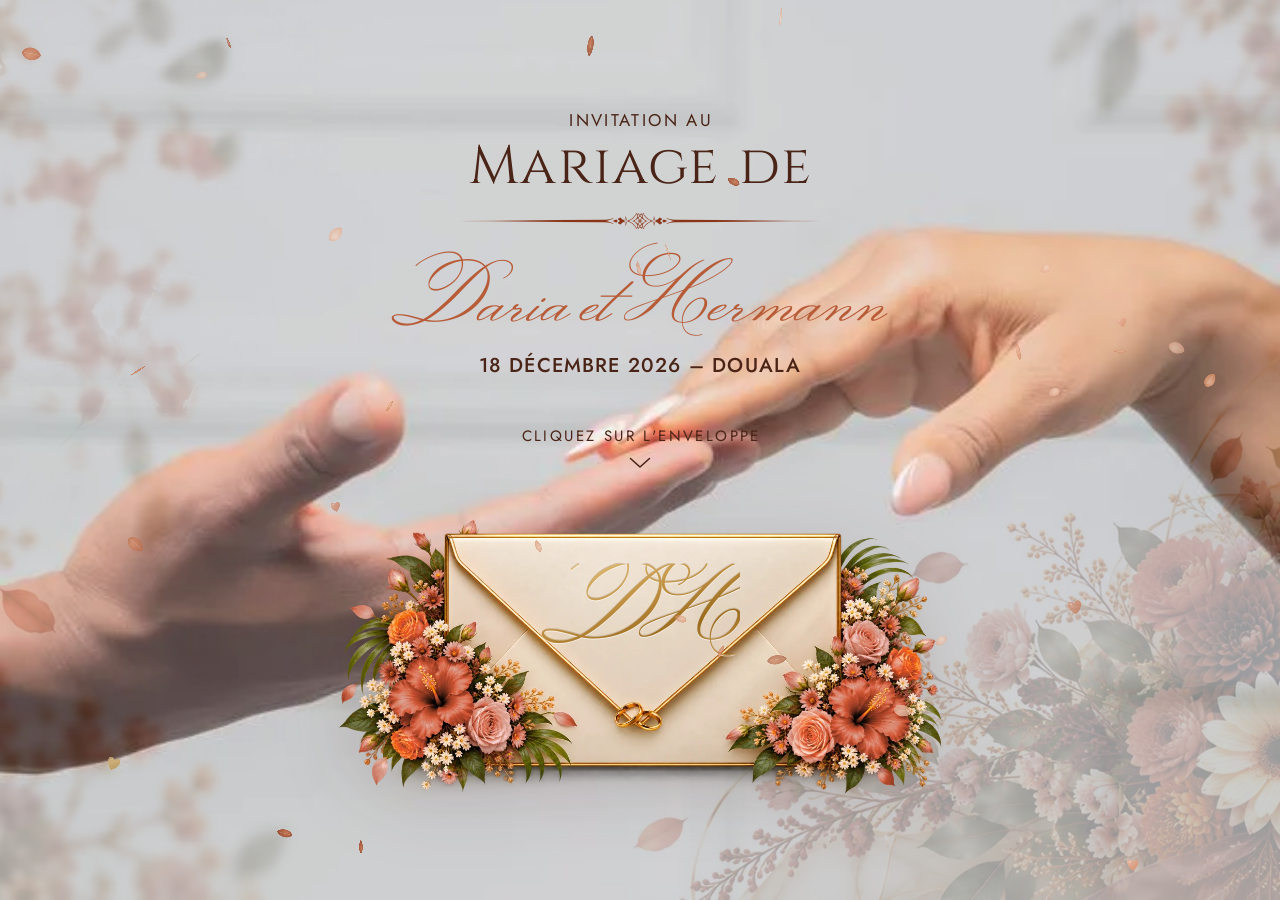
==== commit c180ed05: "Prenoms des maries : retour a l'ancienne police sur le site (le carton garde son modele) Co-Authored" ====
--- a/index.html
+++ b/index.html
@@ -56,7 +56,7 @@
   }
   .ih-filet { display: block; width: min(66vw, 360px); height: auto; margin: clamp(10px, 2vh, 18px) auto 0; }
   .ih-names {
-    font-family: 'Great Vibes', cursive; font-weight: 400;
+    font-family: 'Monsieur La Doulaise','Great Vibes', cursive; font-weight: 400;
     font-size: clamp(42px, 12.4vw, 76px); line-height: 1.12; letter-spacing: 0;
     color: var(--terra); margin-top: clamp(14px, 3vh, 30px);
   }
@@ -91,7 +91,7 @@
   /* monogramme D·H gravé à l'or, à la place du GA du modèle */
   .env-mono {
     position: absolute; left: 50.2%; top: 35.5%; transform: translate(-50%, -50%);
-    font-family: 'Great Vibes', cursive; font-weight: 400;
+    font-family: 'Monsieur La Doulaise', 'Great Vibes', cursive; font-weight: 400;
     font-size: 15cqw; line-height: 1; white-space: nowrap; letter-spacing: -.04em;
     background: linear-gradient(160deg, #e9c98a 0%, #c39445 38%, #9a6a1c 70%, #c99a4c 100%);
     -webkit-background-clip: text; background-clip: text; color: transparent;
@@ -130,11 +130,11 @@
   .ph-mono {
     display: none; position: absolute; inset: 0;
     align-items: center; justify-content: center; flex-direction: column; gap: 4px;
-    font-family: 'Great Vibes', cursive; font-size: clamp(40px, 12.6vw, 58px); font-weight: 400;
+    font-family: 'Monsieur La Doulaise','Great Vibes', cursive; font-size: clamp(40px, 12.6vw, 58px); font-weight: 400;
     letter-spacing: 0; color: var(--deep);
     background: linear-gradient(160deg, #f6ede3, #ecd9c0);
   }
-  .ph-mono span { font-family: 'Great Vibes', cursive; font-size: .78em; color: var(--gold-deep); white-space: nowrap; }
+  .ph-mono span { font-family: 'Monsieur La Doulaise','Great Vibes', cursive; font-size: .78em; color: var(--gold-deep); white-space: nowrap; }
   .ph-mono .line { display: block; text-align: center; }
   .ph-mono .fn { white-space: nowrap; }
   .photo-card.nophoto .ph-mono { display: flex; }
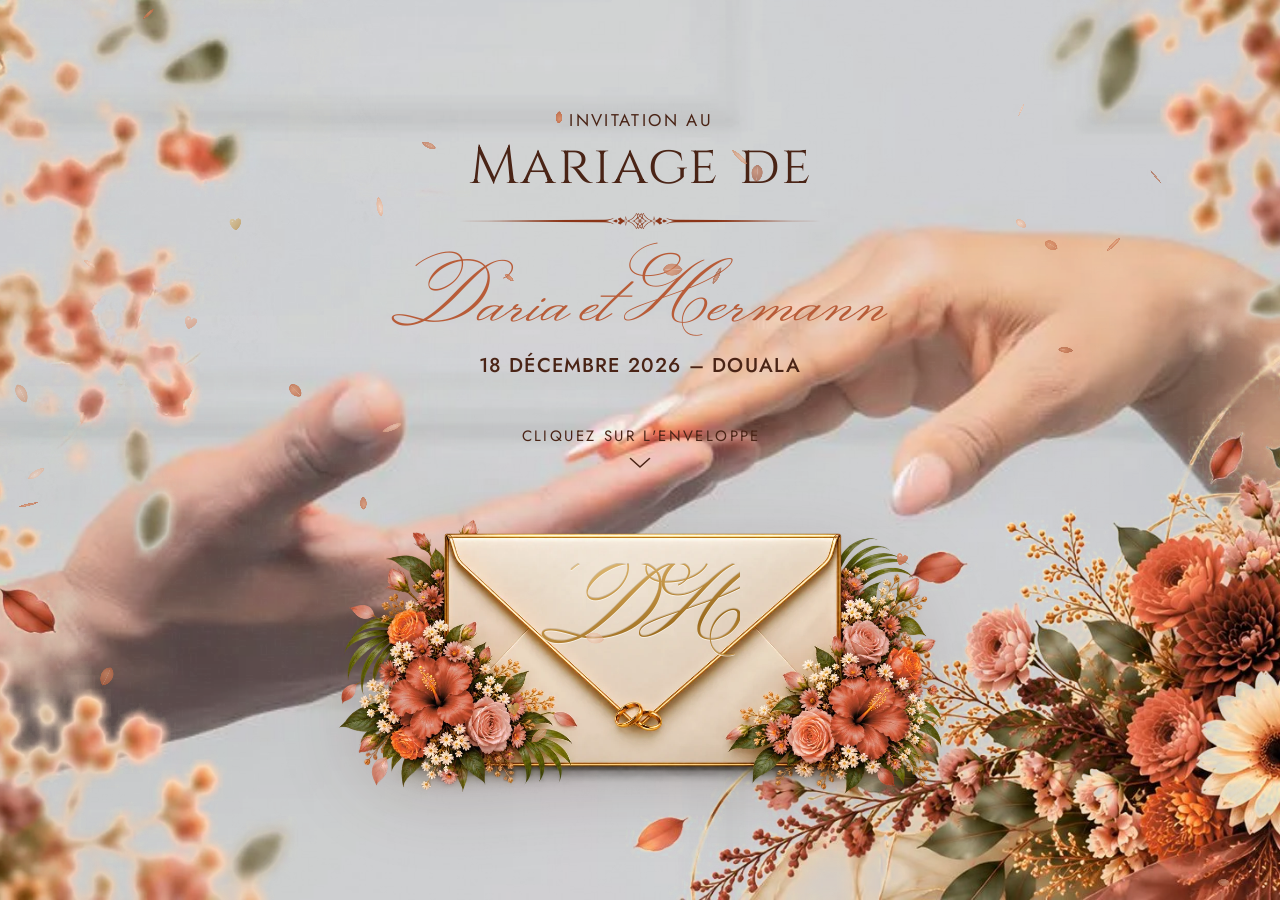
==== commit 57e360f1: "Intro : fleurs du fond au-dessus des mains, bien visibles Co-Authored-By: Claude Opus 5.5 <noreply@a" ====
--- a/index.html
+++ b/index.html
@@ -30,8 +30,9 @@
     display: flex; flex-direction: column; align-items: center; justify-content: center;
     gap: clamp(14px, 3.4vh, 34px);
     padding: clamp(28px, 6vh, 64px) 0 clamp(18px, 4vh, 40px);
-    /* les mains des mariés (opacité 80 % intégrée à l'image) sur le fond fleuri */
-    background: url("assets/invitation/fond-mains.webp") center / cover no-repeat,
+    /* les fleurs détourées par-dessus les mains des mariés (opacité 80 %), sur le fond fleuri */
+    background: url("assets/invitation/fond-fleurs.webp") center / cover no-repeat,
+                url("assets/invitation/fond-mains.webp") center / cover no-repeat,
                 #fdfaf6 url("assets/invitation/fond-fleuri.jpg") center / cover no-repeat;
     overflow: hidden;
     transition: opacity .55s ease;
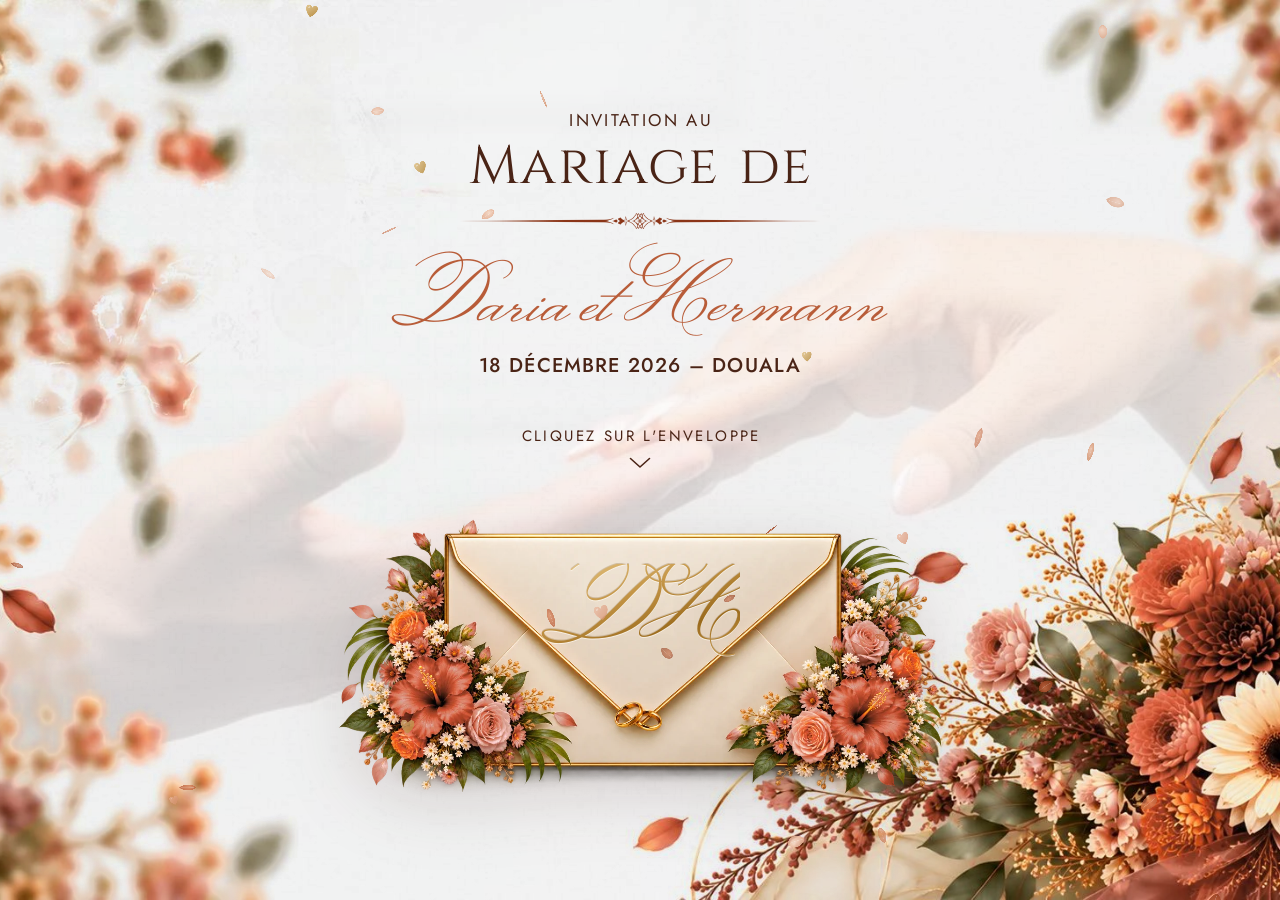
==== commit 001fc3da: "Enveloppe : mains des maries en fond a 20 % d'opacite Co-Authored-By: Claude Opus 5.5 <noreply@anthr" ====
--- a/index.html
+++ b/index.html
@@ -30,9 +30,9 @@
     display: flex; flex-direction: column; align-items: center; justify-content: center;
     gap: clamp(14px, 3.4vh, 34px);
     padding: clamp(28px, 6vh, 64px) 0 clamp(18px, 4vh, 40px);
-    /* les fleurs détourées par-dessus les mains des mariés (opacité 80 %), sur le fond fleuri */
+    /* les fleurs détourées par-dessus les mains des mariés (opacité 20 %), sur le fond fleuri */
     background: url("assets/invitation/fond-fleurs.webp") center / cover no-repeat,
-                url("assets/invitation/fond-mains.webp") center / cover no-repeat,
+                url("assets/invitation/fond-mains-20.webp") center / cover no-repeat,
                 #fdfaf6 url("assets/invitation/fond-fleuri.jpg") center / cover no-repeat;
     overflow: hidden;
     transition: opacity .55s ease;
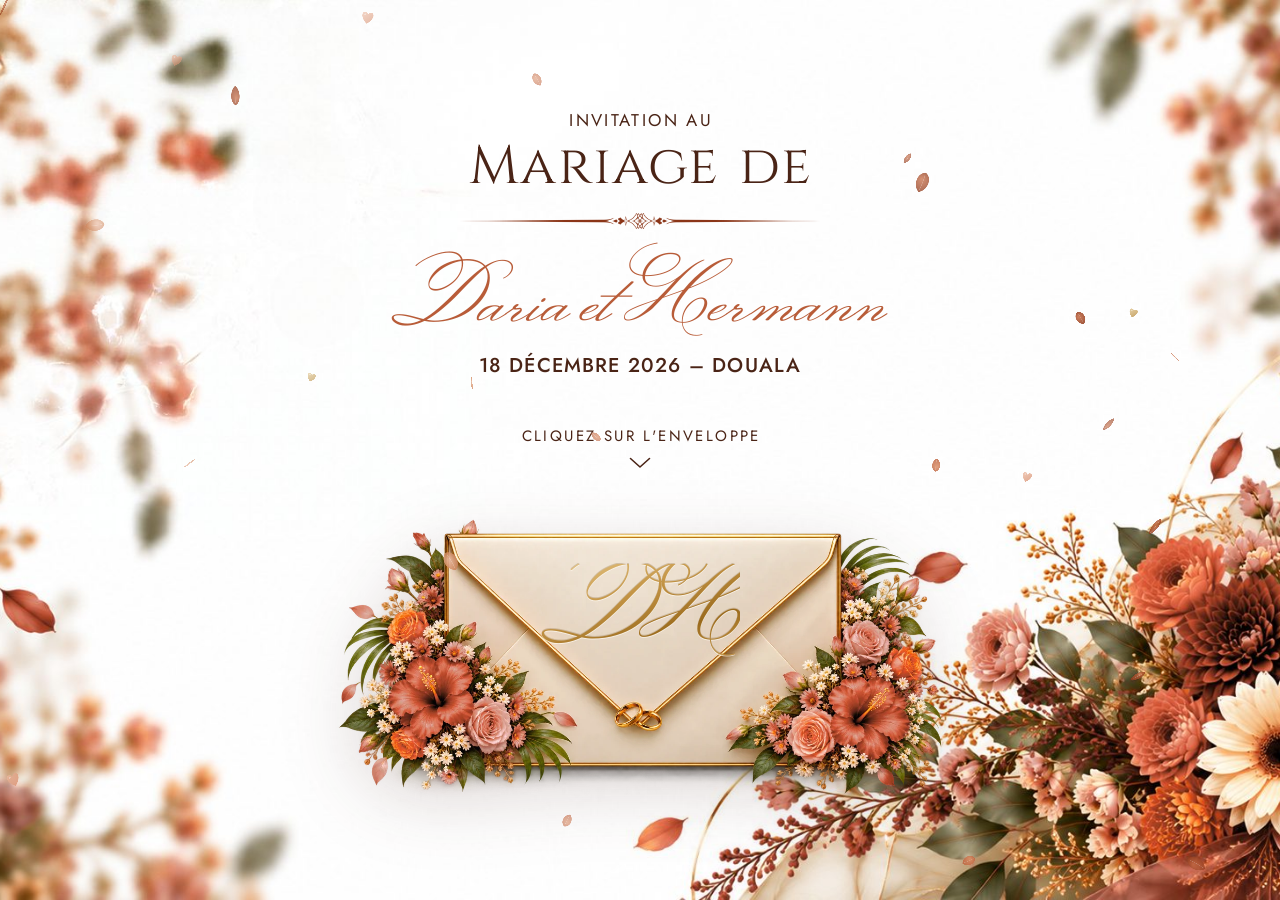
==== commit dd3e88e1: "Enveloppe : retrait de la photo des mains en fond Co-Authored-By: Claude Opus 5.5 <noreply@anthropic" ====
--- a/index.html
+++ b/index.html
@@ -30,10 +30,7 @@
     display: flex; flex-direction: column; align-items: center; justify-content: center;
     gap: clamp(14px, 3.4vh, 34px);
     padding: clamp(28px, 6vh, 64px) 0 clamp(18px, 4vh, 40px);
-    /* les fleurs détourées par-dessus les mains des mariés (opacité 20 %), sur le fond fleuri */
-    background: url("assets/invitation/fond-fleurs.webp") center / cover no-repeat,
-                url("assets/invitation/fond-mains-20.webp") center / cover no-repeat,
-                #fdfaf6 url("assets/invitation/fond-fleuri.jpg") center / cover no-repeat;
+    background: #fdfaf6 url("assets/invitation/fond-fleuri.jpg") center / cover no-repeat;
     overflow: hidden;
     transition: opacity .55s ease;
   }
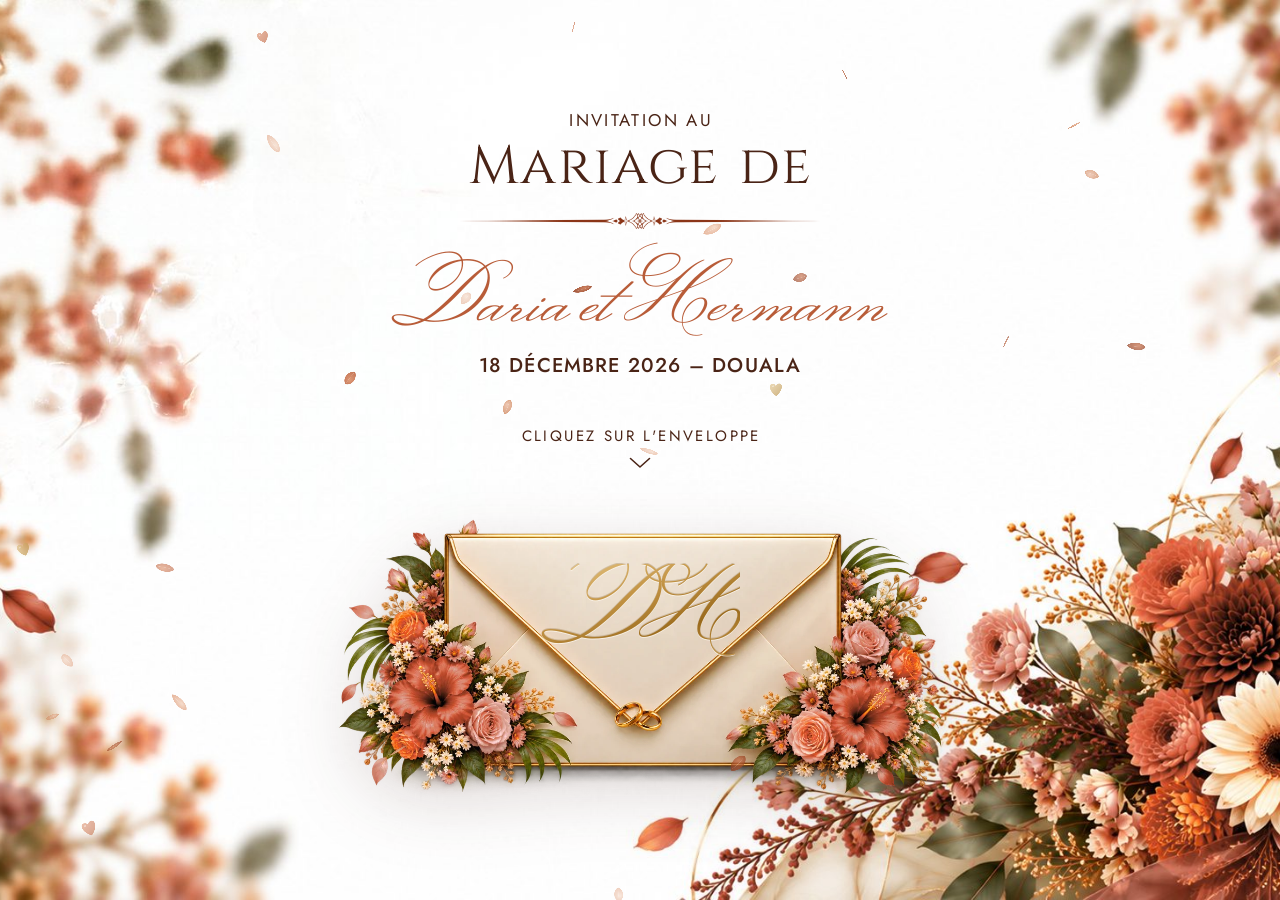
==== commit d6e0a0f9: "Invitations : noms corriges, ajout de M et Mme Ngankam (97 invites), nouvelle photo d'apercu Co-Auth" ====
--- a/index.html
+++ b/index.html
@@ -9,12 +9,12 @@
 <meta property="og:type" content="website">
 <meta property="og:title" content="Daria &amp; Hermann — Nous nous marions">
 <meta property="og:description" content="Vendredi 18 décembre 2026 · Mairie 15h00 · Table des Élites 16h00, Akwa — Douala. Réservez votre place.">
-<meta property="og:image" content="photo-couple.jpg">
+<meta property="og:image" content="photo-couple-blanc.jpg">
 <meta property="og:locale" content="fr_CM">
 <meta name="twitter:card" content="summary_large_image">
 <meta name="twitter:title" content="Daria &amp; Hermann — Nous nous marions">
 <meta name="twitter:description" content="Vendredi 18 décembre 2026 · Mairie 15h00 · Table des Élites 16h00, Akwa — Douala.">
-<meta name="twitter:image" content="photo-couple.jpg">
+<meta name="twitter:image" content="photo-couple-blanc.jpg">
 <link rel="icon" href="favicon.svg" type="image/svg+xml">
 <link rel="preconnect" href="https://fonts.googleapis.com">
 <link rel="preconnect" href="https://fonts.gstatic.com" crossorigin>
